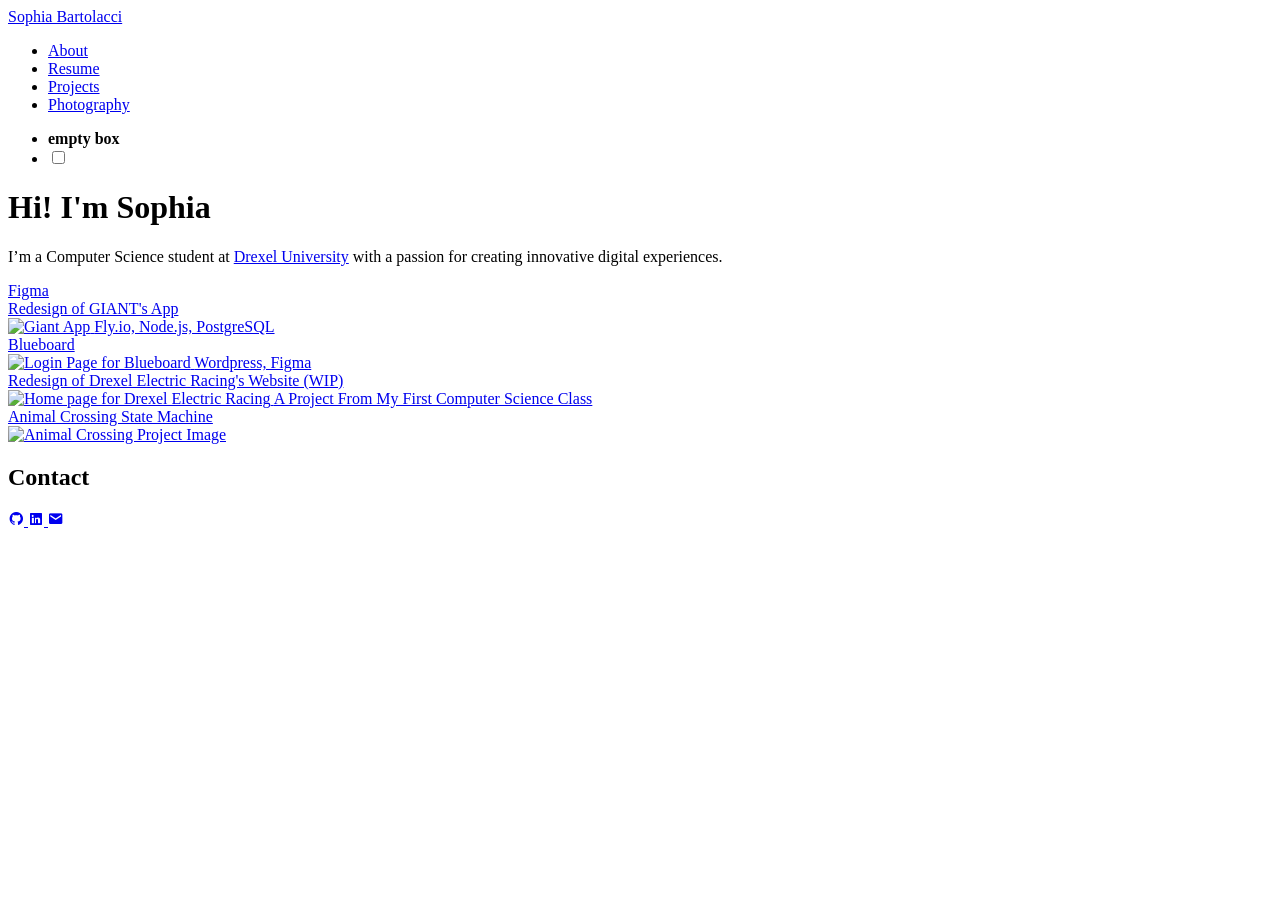
==== index.html @ d88bebbe "google meta tag" ====
<!doctype html>
<html lang="en">
  <head>
    <meta charset="UTF-8" />
    <meta http-equiv="X-UA-Compatible" content="IE=edge" />
    <meta name="google-site-verification" content="5UPBmYtFdWbF9PaI95JtK2YzZcdC8pWa2bCLDcAS75o" />
    <meta name="viewport" content="width=device-width, initial-scale=1.0" />
    <title>Projects</title>
    <link rel="icon" type="image/x-icon" href="../favicon_io/favicon.ico" />
    <link
      href="https://unpkg.com/boxicons@2.1.4/css/boxicons.min.css"
      rel="stylesheet"
    />
    <link href="./styles/style.css" rel="stylesheet" type="text/css" />
    <link href="./styles/projects.css" rel="stylesheet" type="text/css" />
  </head>
  <body>
    <header>
      <a href="/" class="home">Sophia Bartolacci</a>
      <nav class="nav-bar">
        <ul class="nav-center">
          <li><a href="./html/about.html">About</a></li>
          <li><a href="./html/resume.html">Resume</a></li>
          <li><a href="/">Projects</a></li>
          <li><a href="./html/photos.html">Photography</a></li>
        </ul>
        <ul class="nav-right">
          <li>
            <b>
              <label class="empty"> empty box </label>
            </b>
          </li>
          <li>
            <b>
              <label class="theme-switch">
                <input type="checkbox" id="theme-toggle" />
                <span class="slider"></span>
              </label>
            </b>
          </li>
        </ul>
      </nav>
    </header>
    <h1>Hi! I'm Sophia</h1>
    <p class="subtitle">
      I’m a Computer Science student at
      <a href="https://www.online.drexel.edu/" target="_blank"
        >Drexel University</a
      >
      with a passion for creating innovative digital experiences.
    </p> 
    <div class="link-boxes">
      <a
        href="https://www.figma.com/community/file/1431462238976577710/giant-app-redesign"
        target="_blank"
        class="link-box"
      >
        <span class="above-text">Figma</span>
        <div class="box-title">Redesign of GIANT's App</div>
        <img src="../images/giant.png" alt="Giant App" />
      </a>
      <a href="./html/blueboard.html" class="link-box">
        <span class="above-text">Fly.io, Node.js, PostgreSQL</span>
        <div class="box-title">Blueboard</div>
        <img
          src="../images/blueboard-login.png"
          alt="Login Page for Blueboard"
        />
      </a>
      <a
        href="https://www.figma.com/design/odTDbvIB13dxQiV7OsLK2Y/SAE?node-id=0-1&t=DQmo6AsRvrwDJrNN-1"
        class="link-box"
      >
        <span class="above-text">Wordpress, Figma</span>
        <div class="box-title">
          Redesign of Drexel Electric Racing's Website (WIP)
        </div>
        <img
          src="../images/sae-home.png"
          alt="Home page for Drexel Electric Racing"
        />
      <a
        href="https://www.cs.drexel.edu/~slb522/CS164/reindeer.html"
        target="_blank"
        class="link-box"
      >
        <span class="above-text"
          >A Project From My First Computer Science Class</span
        >
        <div class="box-title">Animal Crossing State Machine</div>
        <img
          src="../images/animal-crossing.jpeg"
          alt="Animal Crossing Project Image"
        />
      </a>
    </div>
    <footer>
      <div class="footer">
        <h2 class="contact">Contact</h2>
        <div class="links">
          <a href="https://github.com/sophiabartolacci" target="_blank">
            <i class="bx bxl-github"></i>
          </a>
          <a
            href="https://www.linkedin.com/in/sophiabartolacci/"
            target="_blank"
          >
            <i class="bx bxl-linkedin-square"></i>
          </a>
          <a href="mailto:slb522@drexel.edu">
            <i class="bx bxs-envelope"></i>
          </a>
        </div>
      </div>
    </footer>
    <script src="../script/darkMode.js"></script>
  </body>
</html>
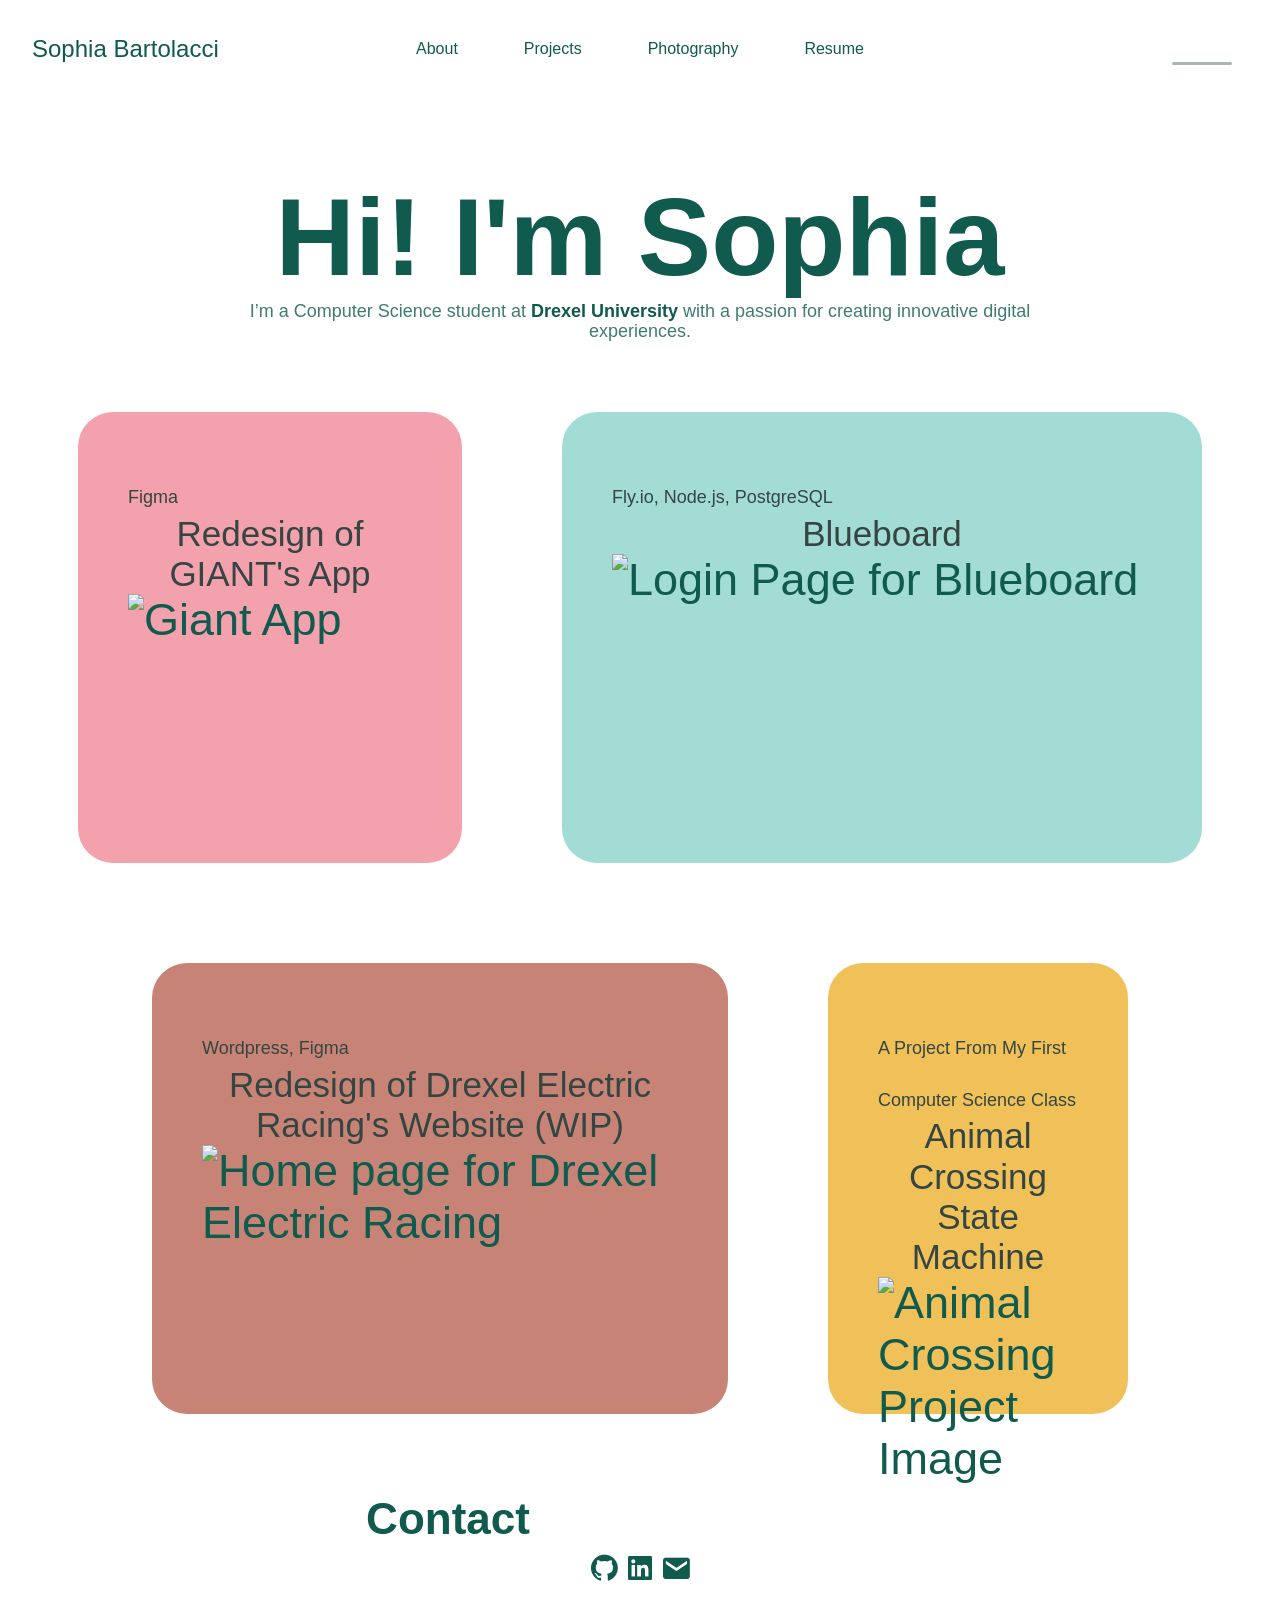
==== commit 224af588: "initial update" ====
--- a/index.html
+++ b/index.html
@@ -6,42 +6,48 @@
     <meta name="google-site-verification" content="5UPBmYtFdWbF9PaI95JtK2YzZcdC8pWa2bCLDcAS75o" />
     <meta name="viewport" content="width=device-width, initial-scale=1.0" />
     <title>Projects</title>
-    <link rel="icon" type="image/x-icon" href="../favicon_io/favicon.ico" />
+    <link rel="icon" type="image/x-icon" href="./favicon_io/favicon.ico" />
     <link
       href="https://unpkg.com/boxicons@2.1.4/css/boxicons.min.css"
       rel="stylesheet"
+    />
+    <link
+      href="styles/normalize.css"
+      media="screen"
+      rel="stylesheet"
+      type="text/css"
     />
     <link href="./styles/style.css" rel="stylesheet" type="text/css" />
     <link href="./styles/projects.css" rel="stylesheet" type="text/css" />
   </head>
   <body>
     <header>
-      <a href="/" class="home">Sophia Bartolacci</a>
-      <nav class="nav-bar">
-        <ul class="nav-center">
+      <a href="index.html" class="home">Sophia Bartolacci</a>
+      <input type="checkbox" id="nav-toggle" class="nav-toggle" hidden />
+      <label for="nav-toggle" class="nav-toggle-label">
+        <span></span>
+        <span></span>
+        <span></span>
+      </label>
+      <nav>
+        <ul>
+          <li><a href="index.html">Home</a></li>
           <li><a href="./html/about.html">About</a></li>
+          <li><a href="index.html">Projects</a></li>
+          <li><a href="./html/photos.html">Photography</a></li>
           <li><a href="./html/resume.html">Resume</a></li>
-          <li><a href="/">Projects</a></li>
-          <li><a href="./html/photos.html">Photography</a></li>
-        </ul>
-        <ul class="nav-right">
-          <li>
-            <b>
-              <label class="empty"> empty box </label>
-            </b>
-          </li>
-          <li>
-            <b>
-              <label class="theme-switch">
-                <input type="checkbox" id="theme-toggle" />
-                <span class="slider"></span>
-              </label>
-            </b>
-          </li>
         </ul>
       </nav>
+      <div class="nav-right">
+        <label class="empty"> empty box </label>
+        <label class="theme-switch">
+          <input type="checkbox" id="theme-toggle" />
+          <span class="slider"></span>
+        </label>
+      </div>
     </header>
-    <h1>Hi! I'm Sophia</h1>
+    <main>
+      <h1>Hi! I'm Sophia</h1>
     <p class="subtitle">
       I’m a Computer Science student at
       <a href="https://www.online.drexel.edu/" target="_blank"
@@ -57,13 +63,13 @@
       >
         <span class="above-text">Figma</span>
         <div class="box-title">Redesign of GIANT's App</div>
-        <img src="../images/giant.png" alt="Giant App" />
+        <img src="./images/giant.png" alt="Giant App" />
       </a>
       <a href="./html/blueboard.html" class="link-box">
         <span class="above-text">Fly.io, Node.js, PostgreSQL</span>
         <div class="box-title">Blueboard</div>
         <img
-          src="../images/blueboard-login.png"
+          src="./images/blueboard-login.png"
           alt="Login Page for Blueboard"
         />
       </a>
@@ -76,7 +82,7 @@
           Redesign of Drexel Electric Racing's Website (WIP)
         </div>
         <img
-          src="../images/sae-home.png"
+          src="./images/sae-home.png"
           alt="Home page for Drexel Electric Racing"
         />
       <a
@@ -89,30 +95,36 @@
         >
         <div class="box-title">Animal Crossing State Machine</div>
         <img
-          src="../images/animal-crossing.jpeg"
+          src="./images/animal-crossing.jpeg"
           alt="Animal Crossing Project Image"
         />
       </a>
-    </div>
+      </div>
+    </main>
     <footer>
-      <div class="footer">
-        <h2 class="contact">Contact</h2>
-        <div class="links">
-          <a href="https://github.com/sophiabartolacci" target="_blank">
-            <i class="bx bxl-github"></i>
-          </a>
-          <a
-            href="https://www.linkedin.com/in/sophiabartolacci/"
-            target="_blank"
-          >
-            <i class="bx bxl-linkedin-square"></i>
-          </a>
-          <a href="mailto:slb522@drexel.edu">
-            <i class="bx bxs-envelope"></i>
-          </a>
-        </div>
-      </div>
+      <h1>Contact</h1>
+      <a href="https://github.com/sophiabartolacci" target="_blank">
+        <i class="bx bxl-github"></i>
+        <span class="footer-hidden-text"
+          >Sophia Bartolacci's GitHub Profile</span
+        >
+      </a>
+      <a
+        href="https://www.linkedin.com/in/sophiabartolacci/"
+        target="_blank"
+      >
+        <i class="bx bxl-linkedin-square"></i>
+        <span class="footer-hidden-text"
+          >Sophia Bartolacci's LinkedIn Profile</span
+        >
+      </a>
+      <a href="mailto:slb522@drexel.edu">
+        <i class="bx bxs-envelope"></i>
+        <span class="footer-hidden-text"
+          >Sophia Bartolacci's Email Address</span
+        >
+      </a>
     </footer>
-    <script src="../script/darkMode.js"></script>
+    <script src="./script/darkMode.js"></script>
   </body>
 </html>
--- a/styles/style.css
+++ b/styles/style.css
@@ -0,0 +1,549 @@
+/* Variables and Animations */
+:root {
+  --acorn-font: 'Acorn', sans-serif;
+  --background-image: url(../images/light-mode.JPEG);
+  --lighter-text-color: rgba(16, 90, 78, 0.8);
+  --menu-background-color: rgb(16, 90, 78);
+  --menu-text-color: #e7d2cb;
+  --montserrat-font: 'Montserrat', sans-serif;
+  --nav-background-hover: rgba(16, 90, 78, 0.3);
+  --nav-height: 48px;
+  --nav-text-hover: white;
+  --project-text-color: #354542;
+  --rhythm: 1.5rem;
+  --text-color: #105a4e;
+  --text-hover: #578b83;
+}
+
+.dark-mode {
+  --background-image: url(../images/dark-mode.JPEG);
+  --nav-background-hover: rgba(231, 210, 203, 0.3);
+  --nav-text-hover: #105a4e;
+  --slider-color: #283735;
+  --text-color: #e7d2cb;
+  --text-hover: #283735;
+}
+
+@font-face {
+  font-family: Acorn;
+  src: url(../fonts/acorn-medium.ttf);
+}
+
+@font-face {
+  font-family: Montserrat;
+  src: url(../fonts/montserrat.ttf);
+}
+
+@keyframes fadeInUp {
+  to {
+    opacity: 1;
+    transform: translateY(0);
+  }
+}
+
+/* Base Styles */
+*,
+*::before,
+*::after {
+  box-sizing: border-box;
+}
+
+* {
+  color: var(--text-color);
+  font-family: var(--montserrat-font);
+  list-style: none;
+  margin: 0;
+  padding: 0;
+  text-decoration: none;
+}
+
+body {
+  background-attachment: fixed;
+  background-image: var(--background-image);
+  background-position: center;
+  background-repeat: no-repeat;
+  background-size: cover;
+  height: 100vh;
+  margin: 0;
+  transition: background-color 0.3s ease, color 0.3s ease;
+  width: 100vw;
+}
+
+h1 {
+  animation: fadeInUp 0.5s forwards;
+  font-family: var(--acorn-font);
+  font-size: 2.8125rem;
+  margin: 0;
+  opacity: 0;
+  padding-top: 60px;
+  text-align: center;
+  transform: translateY(-20px);
+  transition: transform 0.3s ease, opacity 0.3s ease;
+  width: 70%;
+  margin: auto;
+  margin-top: 30px;
+}
+
+h2 {
+  font-family: var(--acorn-font);
+  font-size: 45px;
+}
+
+p {
+  animation: fadeInUp 0.8s forwards;
+  color: var(--lighter-text-color);
+  font-size: 0.875rem;
+  font-weight: 500;
+  opacity: 0;
+  text-align: center;
+  transform: translateY(-20px);
+  transition: transform 0.3s ease, opacity 0.3s ease;
+}
+
+p a {
+  font-weight: bold;
+}
+
+p a:hover {
+  color: var(--text-hover);
+}
+
+.home {
+  display: none;
+}
+
+header {
+  animation: fadeInUp 0.2s forwards;
+  background: var(--nav-background-hover);
+  height: var(--nav-height);
+  left: 0;
+  opacity: 0;
+  position: fixed;
+  top: 0;
+  transform: translateY(-20px);
+  transition: transform 0.3s ease, opacity 0.3s ease;
+  width: 100%;
+  z-index: 1000;
+}
+
+header label {
+  cursor: pointer;
+  height: 20px;
+  position: absolute;
+  right: 1rem;
+  top: 1rem;
+  width: 26px;
+  z-index: 1001;
+}
+
+header label span {
+  background-color: var(--text-color);
+  border-radius: 2px;
+  color: var(--menu-text-color);
+  display: block;
+  height: 3px;
+  position: absolute;
+  transform-origin: left;
+  width: 100%;
+}
+
+header label span:nth-child(1) {
+  top: 0;
+}
+
+header label span:nth-child(2) {
+  top: 8px;
+}
+
+header label span:nth-child(3) {
+  top: 16px;
+}
+
+nav {
+  background: var(--menu-background-color);
+  height: 100vh;
+  margin-block-start: var(--nav-height);
+  position: fixed;
+  right: -300px;
+  top: 0;
+  width: 300px;
+  z-index: 1000;
+}
+
+nav ul {
+  list-style: none;
+  margin: 0;
+  padding: 0;
+}
+
+nav ul li {
+  padding: 0;
+}
+
+nav ul li a {
+  background: var(--menu-background-color);
+  color: var(--menu-text-color);
+  display: block;
+  font-family: var(--acorn-font);
+  font-size: 1.25rem;
+  padding-block: 1rem;
+  padding-inline: 1rem;
+  text-decoration: none;
+  transition: 0.3s ease;
+}
+
+nav ul li a:hover {
+  background-color: var(--menu-text-color);
+  color: var(--menu-background-color);
+}
+
+.nav-toggle:checked ~ nav {
+  right: 0;
+}
+
+.nav-toggle:checked ~ .nav-toggle-label span:nth-child(1) {
+  top: -2px;
+  transform: rotate(45deg);
+}
+
+.nav-toggle:checked ~ .nav-toggle-label span:nth-child(2) {
+  opacity: 0;
+}
+
+.nav-toggle:checked ~ .nav-toggle-label span:nth-child(3) {
+  transform: rotate(-45deg);
+}
+
+
+
+.subtitle {
+  animation: fadeInUp 0.8s forwards;
+  justify-content: center;
+  margin: auto;
+  opacity: 0;
+  transform: translateY(-20px);
+  transition: transform 0.3s ease, opacity 0.3s ease;
+  width: 65%;
+}
+
+.subtitle a {
+  font-weight: bold;
+}
+
+.subtitle a:hover {
+  color: var(--text-hover);
+}
+
+#second-paragraph {
+  margin: auto;
+  margin-top: 50px;
+  width: 75%;
+}
+
+.contact {
+  font-size: 40px;
+}
+
+footer {
+  background: transparent;
+  margin-top: 50px;
+  text-align: center;
+  transition: 0.3s ease;
+}
+
+footer h1 {
+  margin: 0;
+  padding-top: 30px;
+}
+
+footer a i {
+  color: var(--text-color);
+  font-size: 1.5625rem;
+  margin: 0;
+  margin-bottom: 50px;
+  margin-top: 8px;
+  padding-bottom: 40px;
+  text-decoration: none;
+  transition: transform 0.2s ease;
+}
+
+footer a i:hover {
+  color: var(--text-hover);
+  transform: scale(1.45);
+}
+
+.footer-hidden-text {
+  border: 0;
+  clip: rect(0, 0, 0, 0);
+  height: 1px;
+  margin: -1px;
+  overflow: hidden;
+  padding: 0;
+  position: absolute;
+  width: 1px;
+}
+
+.links a i {
+  color: var(--text-color);
+  font-size: 30px;
+  margin: 0;
+  margin-bottom: 50px;
+  text-decoration: none;
+  transition: transform 0.2s ease;
+}
+
+.links a i:hover {
+  color: var(--text-hover);
+  transform: scale(1.45);
+}
+
+.link-boxes {
+  animation: fadeInUp 0.5s forwards;
+  display: flex;
+  flex-wrap: wrap;
+  gap: 30px;
+  justify-content: center;
+  margin-top: 30px;
+  opacity: 0;
+  transform: translateY(-50px);
+  transition: transform 0.5s ease, opacity 0.3s ease;
+}
+
+.link-box {
+  border-radius: 35px;
+  display: block;
+  padding-left: 30px;
+  padding-top: 20px;
+  position: relative;
+  text-decoration: none;
+  transition: transform 0.2s ease;
+  width: 300px;
+}
+
+.link-box:hover {
+  transform: scale(1.05);
+}
+
+.above-text {
+  color: var(--project-text-color);
+  font-size: 1.125rem;
+  margin: 0;
+}
+
+.box-title {
+  color: var(--project-text-color);
+  font-family: var(--acorn-font);
+  font-size: 1.875rem;
+  text-align: left;
+}
+
+.link-box:first-of-type {
+  background-color: #f3a1ad;
+}
+
+.link-box:nth-of-type(2) {
+  background-color: #a3dcd5;
+}
+
+.link-box:nth-of-type(3) {
+  background-color: #c78476;
+}
+
+.link-box:nth-of-type(4) {
+  background-color: #f0c159;
+}
+
+.link-boxes a {
+  font-family: var(--acorn-font);
+  font-size: 45px;
+}
+
+.empty {
+  color: transparent;
+}
+
+.theme-switch {
+  display: inline-block;
+  height: 34px;
+  position: relative;
+  width: 60px;
+}
+
+.theme-switch input {
+  height: 0;
+  opacity: 0;
+  width: 0;
+}
+
+.slider {
+  background-color: #a8b6b4;
+  border-radius: 34px;
+  bottom: 0;
+  cursor: pointer;
+  left: 0;
+  position: absolute;
+  right: 0;
+  top: 0;
+  transition: 0.4s;
+}
+
+.slider:before {
+  background-image: url("../images/sun.png");
+  background-repeat: no-repeat;
+  background-size: cover;
+  border-radius: 50%;
+  bottom: -16px;
+  content: "";
+  height: 65px;
+  left: -15px;
+  position: absolute;
+  transition: 0.4s;
+  width: 65px;
+}
+
+input:checked + .slider {
+  background-color: var(--slider-color);
+}
+
+input:checked + .slider:before {
+  background-image: url("../images/moon.png");
+  bottom: -12px;
+  height: 60px;
+  transform: translateX(28px);
+  width: 60px;
+}
+
+/* Media Queries */
+@media screen and (min-width: 650px) {
+  h1 {
+    font-size: 3.75rem;
+    padding-top: 100px;
+  }
+
+  p {
+    font-size: 1.125rem;
+  }
+
+  footer h1 {
+    font-size: 2.75rem;
+  }
+
+  footer a i {
+    font-size: 2rem;
+  }
+}
+
+@media screen and (min-width: 1024px) {
+  .nav-toggle-label,
+  label,
+  input,
+  nav ul li:first-child {
+    display: none;
+  }
+
+  h1 {
+    font-size: 110px;
+    padding-top: 5rem;
+  }
+
+  .home {
+    background-color: transparent;
+    display: flex;
+    font-family: var(--acorn-font);
+    font-size: 1.5rem;
+    grid-column: 1/2;
+    height: 50px;
+    justify-content: left;
+    margin: 35px 35px 15px 0;
+    text-align: center;
+    transition: 0.2s ease;
+  }
+
+  .home:hover {
+    color: var(--text-hover);
+    transform: scale(1.05);
+  }
+
+  header {
+    background: none;
+    display: grid;
+    grid-template-columns: 1fr auto 1fr;
+    padding: 0 2rem;
+    position: static;
+  }
+
+  nav {
+    background: none;
+    display: flex;
+    height: 50px;
+    justify-content: center;
+    margin: 30px;
+    position: static;
+    width: auto;
+  }
+
+  nav ul {
+    display: flex;
+    gap: 1rem;
+  }
+
+  nav ul li a {
+    background-color: transparent;
+    border-radius: 50px;
+    color: var(--text-color);
+    display: block;
+    font-family: var(--montserrat-font);
+    font-size: 1rem;
+    padding: 10px 25px;
+    transition: 0.2s ease;
+  }
+
+  nav ul li a:hover {
+    background-color: var(--nav-background-hover);
+    color: var(--nav-text-hover);
+  }
+
+  .link-boxes {
+    gap: 100px;
+    margin-top: 70px;
+  }
+
+  .link-box {
+    height: 451px;
+    padding: 50px;
+  }
+
+  .link-box:first-of-type {
+    width: 30%;
+  }
+
+  .link-box:nth-of-type(2) {
+    width: 50%;
+  }
+
+  .link-box:nth-of-type(3) {
+    width: 45%;
+  }
+
+  .box-title {
+    font-size: 35px;
+    text-align: center;
+  }
+
+  .nav-right {
+    align-items: center;
+    display: flex;
+    margin-left: auto;
+  }
+
+  .nav-right li {
+    margin-left: 30px;
+  }
+}
+
+@media screen and (min-width: 1280px) {
+  h1 {
+    font-size: 6.875rem;
+    padding-top: 6rem;
+  }
+}
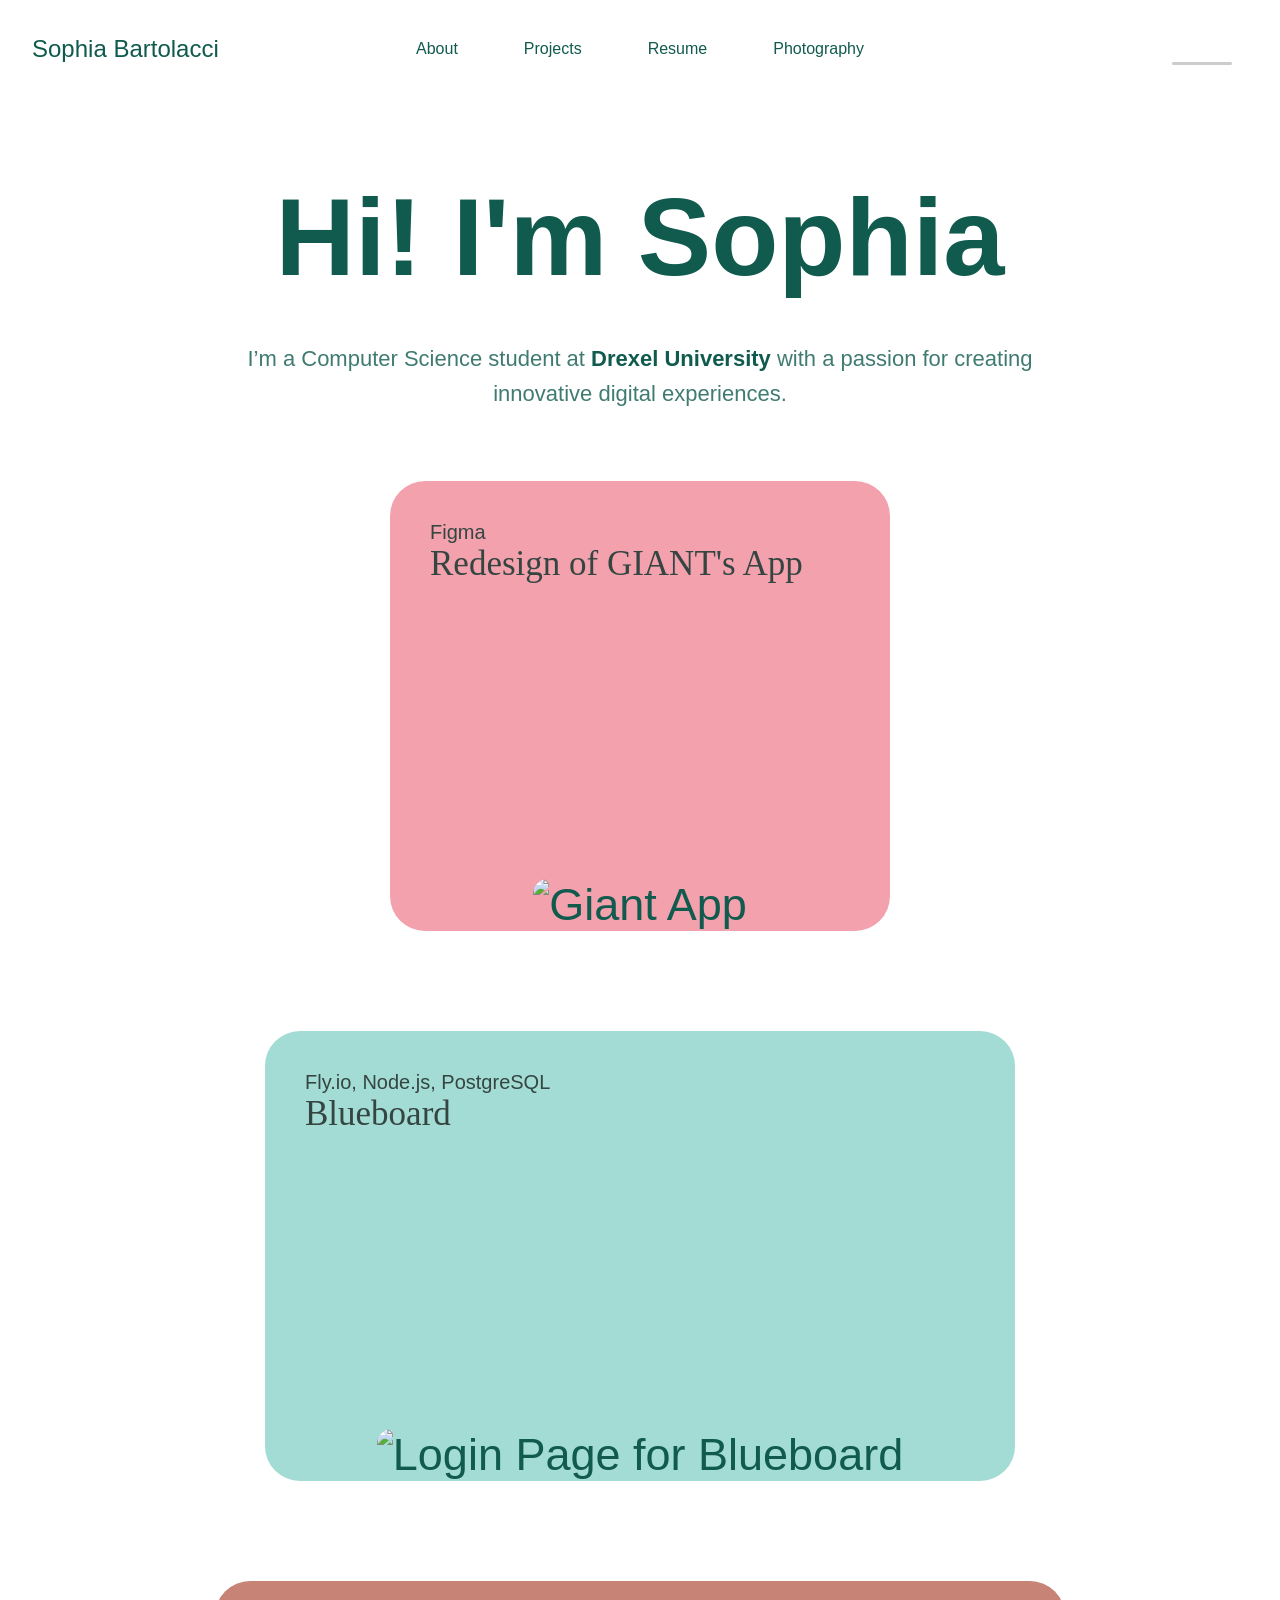
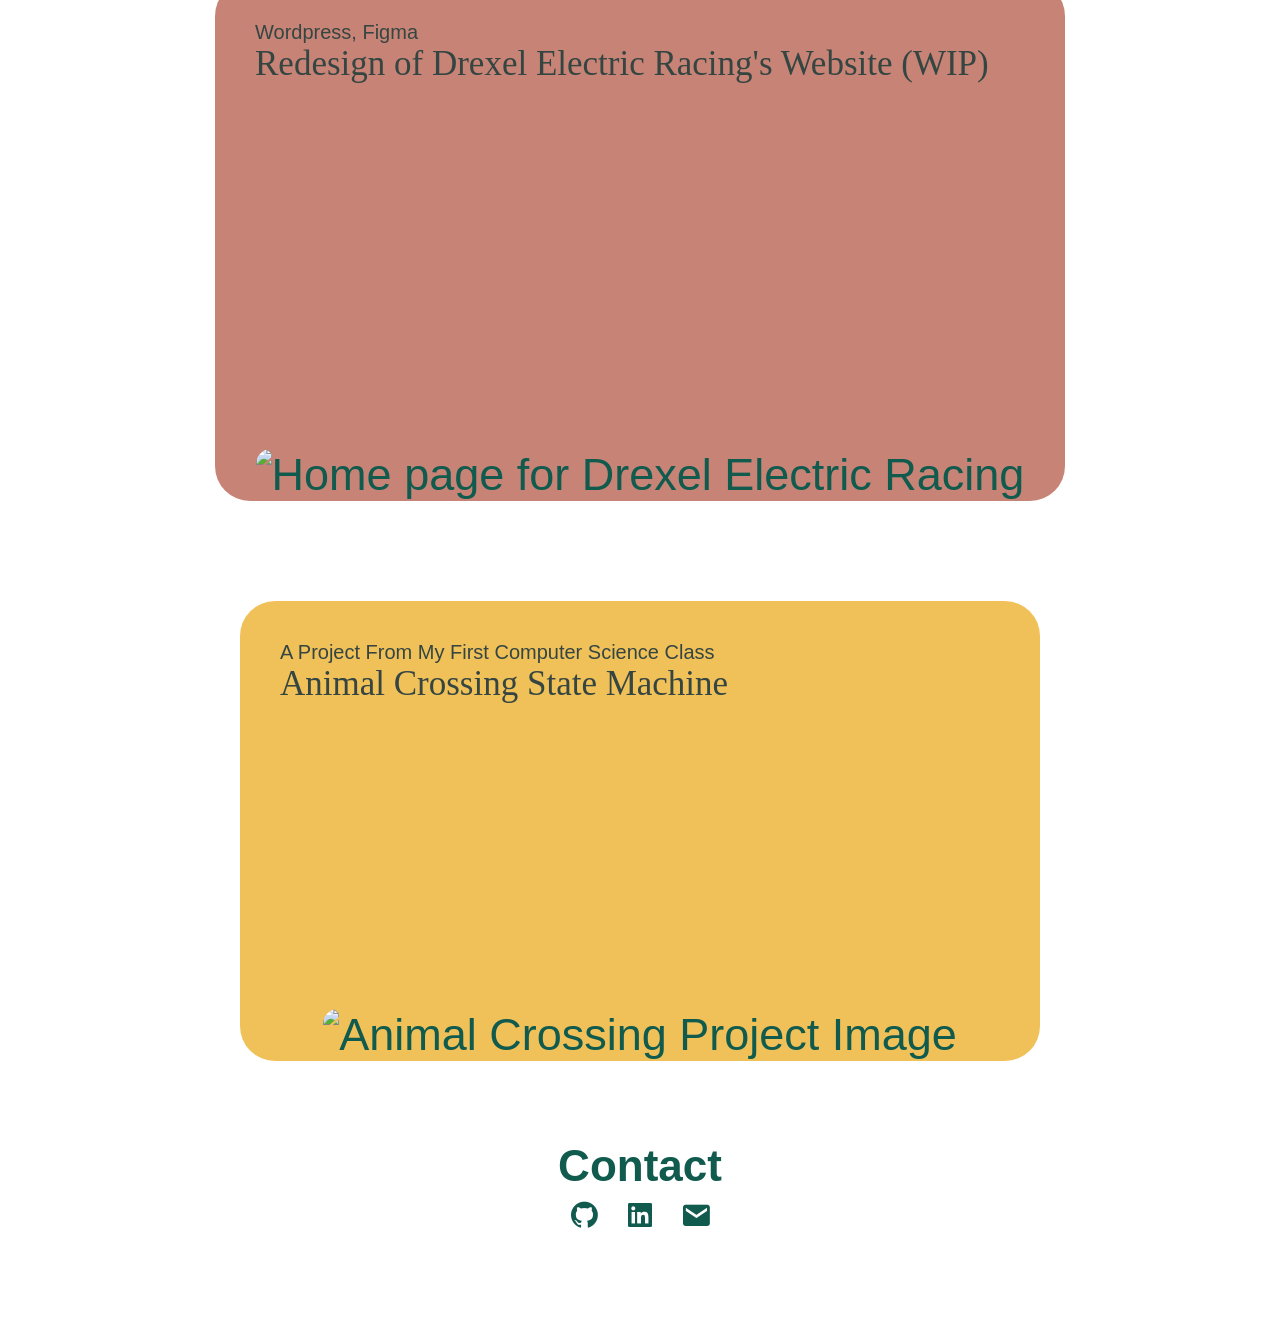
==== commit 746e8e64: "project boxes, clean code, etc" ====
--- a/index.html
+++ b/index.html
@@ -34,8 +34,8 @@
           <li><a href="index.html">Home</a></li>
           <li><a href="./html/about.html">About</a></li>
           <li><a href="index.html">Projects</a></li>
+          <li><a href="./html/resume.html">Resume</a></li>
           <li><a href="./html/photos.html">Photography</a></li>
-          <li><a href="./html/resume.html">Resume</a></li>
         </ul>
       </nav>
       <div class="nav-right">
--- a/styles/style.css
+++ b/styles/style.css
@@ -11,6 +11,7 @@
   --nav-text-hover: white;
   --project-text-color: #354542;
   --rhythm: 1.5rem;
+  --slider-bg-light: #ccc;
   --text-color: #105a4e;
   --text-hover: #578b83;
 }
@@ -19,6 +20,7 @@
   --background-image: url(../images/dark-mode.JPEG);
   --nav-background-hover: rgba(231, 210, 203, 0.3);
   --nav-text-hover: #105a4e;
+  --slider-bg-light: #555;
   --slider-color: #283735;
   --text-color: #e7d2cb;
   --text-hover: #283735;
@@ -70,18 +72,17 @@
 }
 
 h1 {
-  animation: fadeInUp 0.5s forwards;
+  animation: fadeInUp 0.5s 0.2s forwards;
   font-family: var(--acorn-font);
   font-size: 2.8125rem;
-  margin: 0;
+  margin: 0 auto;
+  margin-top: 30px;
   opacity: 0;
   padding-top: 60px;
   text-align: center;
   transform: translateY(-20px);
   transition: transform 0.3s ease, opacity 0.3s ease;
   width: 70%;
-  margin: auto;
-  margin-top: 30px;
 }
 
 h2 {
@@ -90,7 +91,7 @@
 }
 
 p {
-  animation: fadeInUp 0.8s forwards;
+  animation: fadeInUp 0.8s 0.4s forwards;
   color: var(--lighter-text-color);
   font-size: 0.875rem;
   font-weight: 500;
@@ -217,9 +218,12 @@
 
 
 .subtitle {
-  animation: fadeInUp 0.8s forwards;
+  animation: fadeInUp 0.8s 0.4s forwards;
+  font-size: 1.125rem;
   justify-content: center;
+  line-height: 1.6;
   margin: auto;
+  margin-top: 30px;
   opacity: 0;
   transform: translateY(-20px);
   transition: transform 0.3s ease, opacity 0.3s ease;
@@ -245,21 +249,26 @@
 }
 
 footer {
+  animation: fadeInUp 0.8s 1.2s forwards;
   background: transparent;
   margin-top: 50px;
+  opacity: 0;
   text-align: center;
+  transform: translateY(-20px);
   transition: 0.3s ease;
 }
 
 footer h1 {
-  margin: 0;
+  margin: 0 auto;
   padding-top: 30px;
+  text-align: center;
+  width: 100%;
 }
 
 footer a i {
   color: var(--text-color);
   font-size: 1.5625rem;
-  margin: 0;
+  margin: 0 10px;
   margin-bottom: 50px;
   margin-top: 8px;
   padding-bottom: 40px;
@@ -298,7 +307,7 @@
 }
 
 .link-boxes {
-  animation: fadeInUp 0.5s forwards;
+  animation: fadeInUp 0.8s 0.6s forwards;
   display: flex;
   flex-wrap: wrap;
   gap: 30px;
@@ -376,7 +385,7 @@
 }
 
 .slider {
-  background-color: #a8b6b4;
+  background-color: var(--slider-bg-light);
   border-radius: 34px;
   bottom: 0;
   cursor: pointer;
@@ -414,6 +423,21 @@
 }
 
 /* Media Queries */
+@media screen and (max-width: 1023px) {
+  .nav-right {
+    background: var(--menu-background-color);
+    bottom: 0;
+    padding: 20px;
+    position: absolute;
+    right: 0;
+    width: 100%;
+  }
+
+  .subtitle {
+    margin-top: 20px;
+  }
+}
+
 @media screen and (min-width: 650px) {
   h1 {
     font-size: 3.75rem;
@@ -422,6 +446,11 @@
 
   p {
     font-size: 1.125rem;
+  }
+
+  .subtitle {
+    font-size: 1.25rem;
+    margin-top: 25px;
   }
 
   footer h1 {
@@ -509,20 +538,36 @@
   }
 
   .link-box {
-    height: 451px;
-    padding: 50px;
+    padding: 50px 50px 0 50px;
+  }
+
+  .link-box:first-of-type,
+  .link-box:nth-of-type(2) {
+    height: 450px;
+  }
+
+  .link-box:nth-of-type(3) {
+    height: 520px;
+  }
+
+  .link-box:nth-of-type(4) {
+    height: 460px;
   }
 
   .link-box:first-of-type {
-    width: 30%;
+    width: 500px;
   }
 
   .link-box:nth-of-type(2) {
-    width: 50%;
+    width: 750px;
   }
 
   .link-box:nth-of-type(3) {
-    width: 45%;
+    width: 850px;
+  }
+
+  .link-box:nth-of-type(4) {
+    width: 800px;
   }
 
   .box-title {
@@ -546,4 +591,9 @@
     font-size: 6.875rem;
     padding-top: 6rem;
   }
+
+  .subtitle {
+    font-size: 1.375rem;
+    margin-top: 40px;
+  }
 }
--- a/styles/projects.css
+++ b/styles/projects.css
@@ -0,0 +1,111 @@
+/* Style for the link-boxes container */
+.link-boxes {
+    animation: fadeInUp 0.5s forwards;
+    display: flex;
+    flex-wrap: wrap;
+    gap: 100px;
+    justify-content: center;
+    margin-top: 70px;
+    opacity: 0;
+    transform: translateY(-50px);
+    transition: transform 0.5s ease, opacity 0.3s ease;
+}
+
+.link-box {
+    animation: fadeInUp 1.2s forwards;
+    border-radius: 35px;
+    display: flex;
+    flex-direction: column;
+    justify-content: space-between;
+    opacity: 0;
+    overflow: hidden;
+    padding: 40px 40px 0 40px;
+    position: relative;
+    text-decoration: none;
+    transform: translateY(-20px);
+    transition: transform 0.2s ease;
+}
+
+.link-box:hover {
+    transform: scale(1.05);
+}
+
+.above-text {
+    color: #354542;
+    font-size: 20px;
+    margin: 0;
+}
+
+.box-title {
+    color: #354542;
+    font-family: Acorn;
+    font-size: 35px;
+    margin-bottom: 40px;
+    text-align: left;
+}
+
+.link-box:first-of-type {
+    animation-delay: 0.2s;
+    background-color: #f3a1ad;
+    height: 450px;
+    width: 500px;
+}
+
+.link-box img {
+    align-self: center;
+    border-radius: 15px 15px 0px 0px;
+    display: block;
+    margin-top: auto;
+    max-width: calc(100% - 0px);
+    object-fit: cover;
+}
+
+.link-box:nth-of-type(2) {
+    animation-delay: 0.4s;
+    background-color: #a3dcd5;
+    height: 450px;
+    width: 750px;
+}
+
+.link-box:nth-of-type(3) {
+    animation-delay: 0.6s;
+    background-color: #C78476;
+    height: 520px;
+    width: 850px;
+}
+
+.link-box:nth-of-type(4) {
+    animation-delay: 0.8s;
+    background-color: #F0C159;
+    height: 460px;
+    width: 800px;
+}
+
+.description a {
+    width: 100%;
+}
+
+@media screen and (max-width: 1023px) {
+    .link-box {
+        height: 350px;
+        padding: 20px;
+        width: 300px;
+    }
+
+    .link-box:first-of-type,
+    .link-box:nth-of-type(2),
+    .link-box:nth-of-type(3),
+    .link-box:nth-of-type(4) {
+        width: 300px;
+    }
+
+    .box-title {
+        font-size: 24px;
+        text-align: center;
+    }
+
+    .above-text {
+        font-size: 16px;
+        text-align: center;
+    }
+}
